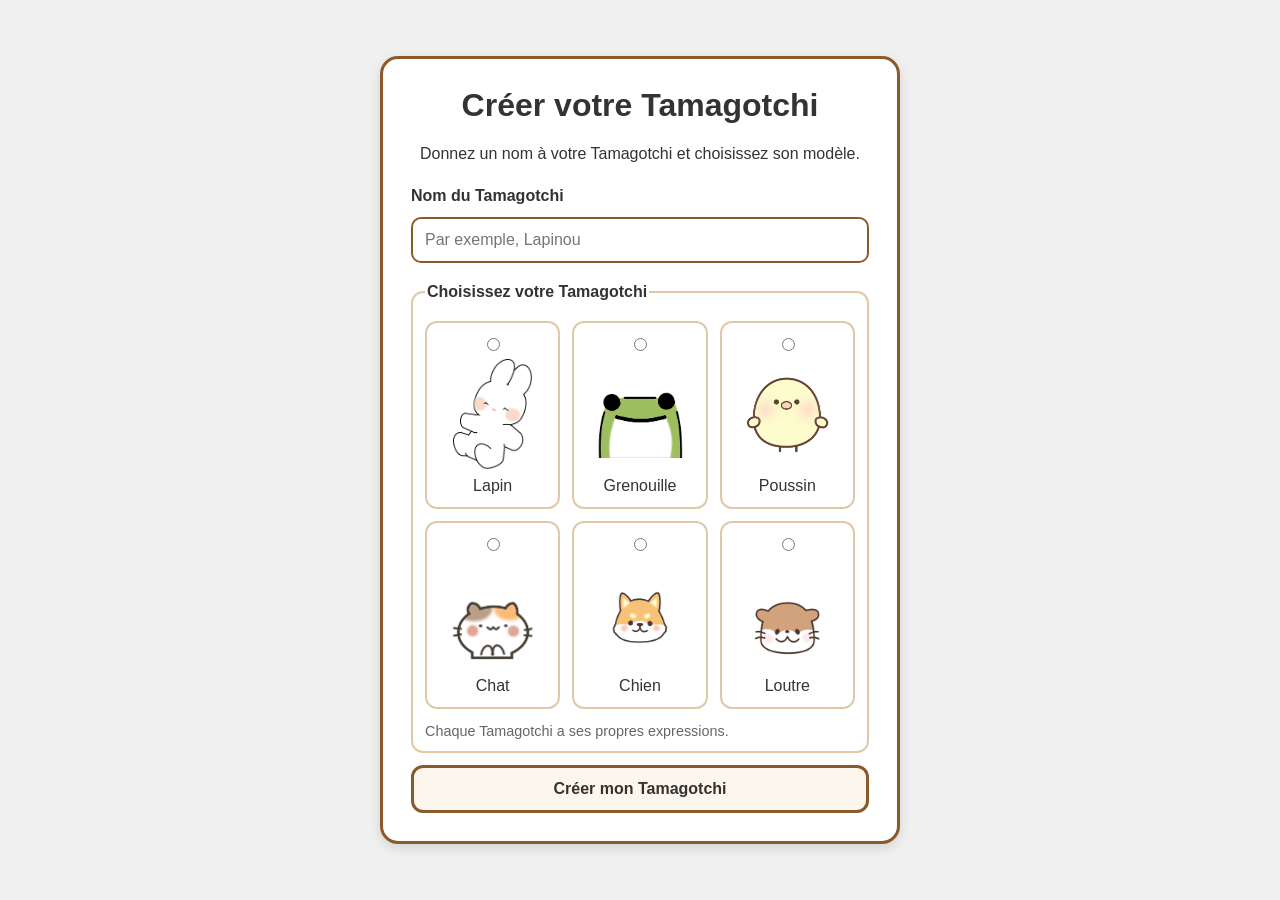
==== index.html @ 2f7ed5dc "First commit" ====
<!DOCTYPE html>
<html lang="en">
<head>
    <meta charset="UTF-8">
    <meta name="viewport" content="width=device-width, initial-scale=1.0">
    <title>Tamagotchi</title>
    <script>
        if (!localStorage.getItem('tamagotchiSetup')) {
            window.location.replace('create.html');
        }
    </script>
    <link rel="stylesheet" href="styles.css">
</head>
<body>
    <div class="tamagotchi-zone">
        <header class="tamagotchi-header">
            <h1 class="title-header" id="pet-name">Tamagotchi</h1>
            <h2 class="exp-header" id="pet-level">Experience: 0</h2>
        </header>
        <div class="tamagotchi-layout">
            <main class="tamagotchi-container">
                <div class="dialog-zone" id="dialog-zone" aria-live="polite" aria-atomic="true" aria-hidden="true">
                    <p class="dialog-text"></p>
                </div>
                <div class="zone-pet">
                    <img src="assets/Lapin-joie.png" alt="Tamagotchi">
                    <span class="sleep-zzz" id="sleep-zzz" aria-hidden="true" hidden>zzz</span>
                </div>
                <section class="zone-jauges" aria-label="Tamagotchi needs">
                    <div class="jauge">
                        <div
                            class="custom-stat-bar"
                            role="progressbar"
                            aria-label="Happiness"
                            aria-valuemin="0"
                            aria-valuemax="100"
                            aria-valuenow="50"
                        >
                            <div class="stat-icon icon-happiness" aria-hidden="true">
                                <svg xmlns="http://www.w3.org/2000/svg" fill="currentColor" viewBox="0 0 24 24"><path d="M13 22h-2v-2h2v2Zm-2-2H9v-2h2v2Zm4 0h-2v-2h2v2Zm-6-2H7v-2h2v2Zm8 0h-2v-2h2v2ZM7 16H5v-2h2v2Zm12 0h-2v-2h2v2ZM5 14H3v-2h2v2Zm16 0h-2v-2h2v2ZM3 12H1V6h2v6Zm20 0h-2V6h2v6ZM13 8h-2V6h2v2ZM5 6H3V4h2v2Zm6 0H9V4h2v2Zm4 0h-2V4h2v2Zm6 0h-2V4h2v2ZM9 4H5V2h4v2Zm10 0h-4V2h4v2Z"/></svg>
                            </div>
                            <div class="stat-track">
                                <div class="stat-bg">
                                    <div id="happiness-bar" class="stat-fill"></div>
                                </div>
                                <span id="happiness-text" class="stat-text">50 / 100</span>
                            </div>
                        </div>
                    </div>
                    <div class="jauge">
                        <div
                            class="custom-stat-bar"
                            role="progressbar"
                            aria-label="Energy"
                            aria-valuemin="0"
                            aria-valuemax="100"
                            aria-valuenow="50"
                        >
                            <div class="stat-icon icon-energy" aria-hidden="true">
                                <svg xmlns="http://www.w3.org/2000/svg" fill="currentColor" viewBox="0 0 24 24"><path d="M4 13h8v6h2v2h-2v2h-2v-8H2v-4h2v2Zm12 6h-2v-2h2v2Zm2-2h-2v-2h2v2Zm2-2h-2v-2h2v2Zm-6-6h8v4h-2v-2h-8V5h-2V3h2V1h2v8Zm-8 2H4V9h2v2Zm2-2H6V7h2v2Zm2-2H8V5h2v2Z"/></svg>
                            </div>
                            <div class="stat-track">
                                <div class="stat-bg">
                                    <div id="energy-bar" class="stat-fill"></div>
                                </div>
                                <span id="energy-text" class="stat-text">50 / 100</span>
                            </div>
                        </div>
                    </div>
                    <div class="jauge">
                        <div
                            class="custom-stat-bar"
                            role="progressbar"
                            aria-label="Hunger"
                            aria-valuemin="0"
                            aria-valuemax="100"
                            aria-valuenow="50"
                        >
                            <div class="stat-icon icon-hunger" aria-hidden="true">
                                <svg xmlns="http://www.w3.org/2000/svg" fill="currentColor" viewBox="0 0 24 24"><path d="M20 20H2v-2h18v2Zm-4-4H6v-2h10v2Zm4-10h-2v4h2v2h-2v2h-2V6H6v8H4V4h16v2Zm2 4h-2V6h2v4Z"/></svg>
                            </div>
                            <div class="stat-track">
                                <div class="stat-bg">
                                    <div id="hunger-bar" class="stat-fill"></div>
                                </div>
                                <span id="hunger-text" class="stat-text">50 / 100</span>
                            </div>
                        </div>
                    </div>
                </section>
            </main>
            <div class="zone-panel">
                <div class="panel-actions">
                    <button class="action-button" id="btn-feed"><svg xmlns="http://www.w3.org/2000/svg" fill="currentColor" viewBox="0 0 24 24"><path d="M20 20H2v-2h18v2Zm-4-4H6v-2h10v2Zm4-10h-2v4h2v2h-2v2h-2V6H6v8H4V4h16v2Zm2 4h-2V6h2v4Z"/></svg>Nourrir</button>
                    <button class="action-button" id="btn-play"><svg xmlns="http://www.w3.org/2000/svg" fill="currentColor" viewBox="0 0 24 24"><path d="M9 1h6v2H9zM7 3h2v2H7zm8 0h2v2h-2zm-4 2h2v2h-2zm2 2h2v2h-2zM5 5h2v8H5zm12 0h2v8h-2zM7 13h2v2H7zm2 2h2v2H9zm4 4h4v2h-4zm-2-4h4v2h-4zm4-2h2v2h-2zm2 8h2v2h-2zm-6-4h2v2h-2z"/></svg>Jouer</button>
                    <button class="action-button" id="btn-sleep"><svg xmlns="http://www.w3.org/2000/svg" fill="currentColor" viewBox="0 0 24 24"><path d="M2 16h10V8h10v2h-8v6h8v-6h2v10h-2v-2H2v2H0V4h2v12Zm7-1H5v-2h4v2Zm-4-2H3V9h2v4Zm6 0H9V9h2v4ZM9 9H5V7h4v2Z"/></svg>Dormir</button>
                    <button class="action-button" id="btn-heal"><svg xmlns="http://www.w3.org/2000/svg" fill="currentColor" viewBox="0 0 24 24"><path d="M3 21h2v2H1v-4h2v2Zm6 0H5v-2h4v2Zm-4-2H3v-4h2v4Zm6 0H9v-2h2v2Zm2-2h-2v-2h2v2Zm-6-2H5v-2h2v2Zm8 0h-2v-2h2v2Zm4 0h-2v-2h2v2ZM9 13H7v-2h2v2Zm8 0h-2v-2h2v2Zm4 0h-2v-2h2v2Zm-10-2H9V9h2v2Zm4 0h-2V9h2v2Zm4 0h-2V9h2v2Zm-6-2h-2V7h2v2Zm8 0h-2V7h2v2ZM11 7H9V5h2v2Zm4 0h-2V5h2v2Zm8 0h-2V5h2v2ZM13 5h-2V3h2v2Zm4 0h-2V3h2v2Zm4 0h-2V3h2v2Zm-2-2h-2V1h2v2Z"/></svg>Soigner</button>
                    <button class="action-button" id="btn-restart" hidden><svg xmlns="http://www.w3.org/2000/svg" fill="currentColor" viewBox="0 0 24 24"><path d="M14 22h-4v-2h4v2Zm-4-2H8v-4H4v-2h6v6Zm10-4h-4v4h-2v-6h6v2ZM4 14H2v-4h2v4Zm18 0h-2v-4h2v4Zm-12-4H4V8h4V4h2v6Zm6-2h4v2h-6V4h2v4Zm-2-4h-4V2h4v2Z"/></svg>Recommencer</button>
                    <button class="action-button" id="btn-history" type="button">Scores passés</button>
                </div>
            </div>
        </div>
    </div>

    <dialog class="restart-modal" id="restart-modal" aria-labelledby="restart-modal-title">
        <h2 id="restart-modal-title">Que voulez-vous faire ?</h2>
        <p>Vous pouvez garder votre Tamagotchi ou en créer un nouveau.</p>
        <div class="restart-modal-actions">
            <button class="action-button" id="btn-keep-pet">Garder mon Tamagotchi</button>
            <button class="action-button" id="btn-new-pet">Créer un nouveau</button>
            <button class="action-button" id="btn-cancel-restart">Annuler</button>
        </div>
    </dialog>

    <dialog class="restart-modal history-modal" id="history-modal" aria-labelledby="history-modal-title">
        <h2 id="history-modal-title">Scores de vos anciens Tamagotchi</h2>
        <p id="history-empty">Aucun ancien Tamagotchi pour le moment.</p>
        <ul class="history-list" id="history-list"></ul>
        <div class="restart-modal-actions">
            <button class="action-button" id="btn-close-history" type="button">Fermer</button>
        </div>
    </dialog>

    <script src="script.js"></script>
</body>
</html>
---- styles.css ----
* {
    margin: 0;
    padding: 0;
    box-sizing: border-box;
}

body {
    font-family: "Pixelify Sans", sans-serif;
    background-color: #f0f0f0;
    display: flex;
    justify-content: center;
    align-items: center;
    min-height: 100vh;
    padding: 16px;
}

.tamagotchi-zone {
    background-color: #fff;
    border: 3px solid #8b5a2b;
    border-radius: 10px;
    box-shadow: 0 4px 8px rgba(0, 0, 0, 0.1);
    text-align: center;
    width: min(760px, calc(100vw - 32px));
    max-width: 100%;
}

.tamagotchi-layout {
    display: flex;
    align-items: flex-end;
    gap: 24px;
    padding: 22px 40px 40px;
}

.tamagotchi-container {
    flex: 1 1 400px;
    min-width: 0;
}

.zone-pet img {
    display: block;
    width: 180px;
    height: 180px;
    max-width: 100%;
    object-fit: contain;
    margin: 20px auto;
}

.zone-pet {
    position: relative;
    width: fit-content;
    margin: 0 auto;
}

.sleep-zzz {
    position: absolute;
    top: 8px;
    right: -24px;
    color: #5c3a21;
    font-size: 1.5rem;
    font-weight: bold;
    animation: sleep-zzz-float 1.2s ease-in-out infinite;
}

.sleep-zzz[hidden] {
    display: none;
}

@keyframes sleep-zzz-float {
    0%, 100% {
        opacity: 0.4;
        transform: translate(0, 8px) scale(0.9);
    }
    50% {
        opacity: 1;
        transform: translate(4px, -4px) scale(1);
    }
}

.zone-pet img.play-animation {
    animation: pet-play 700ms ease-in-out;
}

@keyframes pet-play {
    0%, 100% {
        transform: translateY(0) rotate(0);
    }
    25% {
        transform: translateY(-18px) rotate(-8deg);
    }
    50% {
        transform: translateY(0) rotate(0);
    }
    75% {
        transform: translateY(-18px) rotate(8deg);
    }
}

@media (prefers-reduced-motion: reduce) {
    .zone-pet img.play-animation,
    .sleep-zzz {
        animation: none;
    }
}

.zone-panel {
    flex: 0 0 auto;
}

.panel-actions {
    display: flex;
    flex-direction: column;
    gap: 12px;
}

.restart-modal {
    position: fixed;
    inset: 0;
    margin: auto;
    width: min(90vw, 420px);
    max-height: calc(100vh - 32px);
    overflow-y: auto;
    padding: 28px;
    border: 3px solid #8b5a2b;
    border-radius: 18px;
    background: #fff;
    color: #333;
    font-family: "Pixelify Sans", sans-serif;
    text-align: center;
}

.restart-modal::backdrop {
    background: rgba(0, 0, 0, 0.55);
}

.restart-modal h2 {
    margin-top: 0;
}

.history-modal {
    width: min(90vw, 520px);
}

.history-list {
    display: grid;
    gap: 10px;
    max-height: 45vh;
    overflow-y: auto;
    padding: 0;
    list-style: none;
    text-align: left;
}

.history-list li {
    padding: 12px;
    border: 2px solid #8b5a2b;
    border-radius: 10px;
    background: #fdf6ec;
}

.restart-modal-actions {
    display: grid;
    gap: 12px;
    margin-top: 24px;
}

.action-button {
    padding: 10px 16px;
    cursor: pointer;
    border-radius: 15px;
    background-color: #fdf6ec;
    border: 3px solid #8b5a2b;
    font-family: "Pixelify Sans", sans-serif;
}

.action-button:disabled {
    cursor: not-allowed;
    opacity: 0.6;
}

.action-button svg {
    display: inline-block;
    width: 1.2em;
    height: 1.2em;
    margin-right: 6px;
    vertical-align: middle;
}

.dialog-icon {
    display: inline-block;
    width: 1em;
    height: 1em;
    vertical-align: -0.15em;
}

@media (max-width: 600px) {
    .tamagotchi-layout {
        flex-direction: column;
        align-items: center;
        gap: 8px;
        padding: 12px;
    }

    .tamagotchi-container {
        width: 100%;
    }

    .panel-actions {
        flex-direction: row;
        flex-wrap: wrap;
        justify-content: center;
    }
}
/* HEADER */
.tamagotchi-header {
    background-color: #f8f8f8;
    padding: 20px;
    border-bottom: 1px solid #ddd;
    border-radius: 10px;
    display: flex;
    align-items: center;
    justify-content: center;
    flex-wrap: wrap;
    gap: 20px;
}
.title-header {
    font-size: 2em;
    padding-right: 20px;
    color: #333;
    border-right: 1px solid #ccc;
}
.exp-header {
    font-size: 1.2em;
    color: #666;
}

/* TAMAGOTCHI IMAGE */
.tamagotchi-image {
    width: 200px;
    height: 200px;
    margin: 20px auto;
    display: block;
}

/* DIALOGUE BOX */
.dialog-zone {
    background-color: #fdf6ec;
    border: 3px solid #8b5a2b;
    border-radius: 50px;
    padding: 15px;
    margin: 20px auto;
    width: 80%;
    max-width: 400px;
    text-align: center;
    height: 100px;
    display: grid;
    place-items: center;
    overflow: hidden;
}

.dialog-zone[aria-hidden="true"] {
    visibility: hidden;
}

.dialog-text {
    margin: 0;
    font-size: 1em;
    color: #333;
    display: -webkit-box;
    -webkit-box-orient: vertical;
    -webkit-line-clamp: 3;
    overflow: hidden;
    overflow-wrap: anywhere;
}

/* JAUGES */
.zone-jauges {
    display: grid;
    margin: 20px auto;
    width: 80%;
    max-width: 400px;
    gap: 10px;
}

.jauge {
    text-align: left;
}

.custom-stat-bar {
    display: flex;
    align-items: center;
    width: 100%;
}

.stat-icon {
    z-index: 1;
    display: flex;
    flex: 0 0 64px;
    align-items: center;
    justify-content: center;
    width: 64px;
    height: 64px;
    background-color: #fdf6ec;
    border: 3px solid #8b5a2b;
    border-radius: 50%;
    font-size: 28px;
    box-shadow: 0 2px 4px rgba(0, 0, 0, 0.1);
}
.stat-icon svg {
    width: 42px;
    height: 42px;
}
.icon-happiness {
    color: #e85d75;
}
.icon-energy {
    color: #e9a23b;
}
.icon-hunger {
    color: #65a765;
}

.stat-track {
    position: relative;
    flex-grow: 1;
    height: 46px;
    background-color: #fff8ed;
    border: 3px solid #8b5a2b;
    border-radius: 50px;
    overflow: hidden;
    margin-left: -30px;
}

.stat-bg {
    position: absolute;
    inset: 4px;
    background-color: #faebd7;
    border-radius: 50px;
    overflow: hidden;
}

.stat-fill {
    position: absolute;
    top: 0;
    left: 0;
    height: 100%;
    background-color: #ff4d55;
    border-radius: 50px;
    transition: width 0.4s ease;
}

.stat-text {
    position: absolute;
    inset: 0;
    z-index: 1;
    display: flex;
    align-items: center;
    justify-content: center;
    text-align: center;
    font-weight: bold;
    font-size: 14px;
    color: #5c3a21;
    pointer-events: none;
}

.jauge-heading {
    display: flex;
    justify-content: space-between;
    align-items: center;
    margin-top: 6px;
    color: #333;
    font-size: 0.95em;
}

.jauge-heading label {
    font-weight: bold;
    background-color: #fff;
    border: 2px solid #000;
    border-radius: 50px;
    padding: 5px
}

.jauge-bg {
    background-color: #fff;
    padding: 0 8px;
    border-radius: 50px;
    border: 2px solid #000;
}

.jauge progress {
    display: block;
    width: 100%;
    height: 45px;
    accent-color: #e85d75;
}

#energy-bar {
    background-color: #e9a23b;
}

#hunger-bar {
    background-color: #65a765;
}
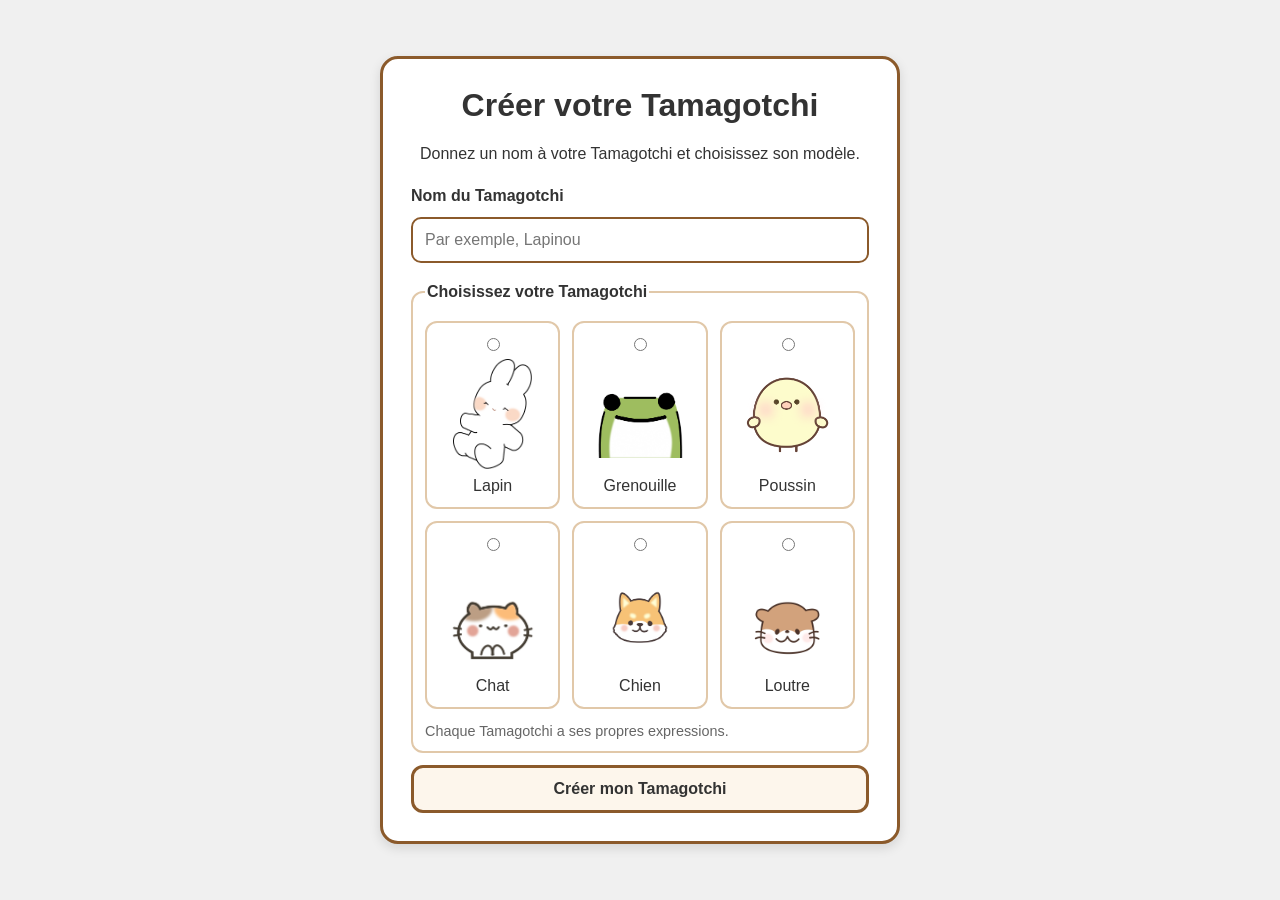
==== commit 933dc47b: "Add logo" ====
--- a/index.html
+++ b/index.html
@@ -10,6 +10,7 @@
         }
     </script>
     <link rel="stylesheet" href="styles.css">
+    <link rel="icon" href="assets/dog-happy.png" type="image/png">
 </head>
 <body>
     <div class="tamagotchi-zone">
